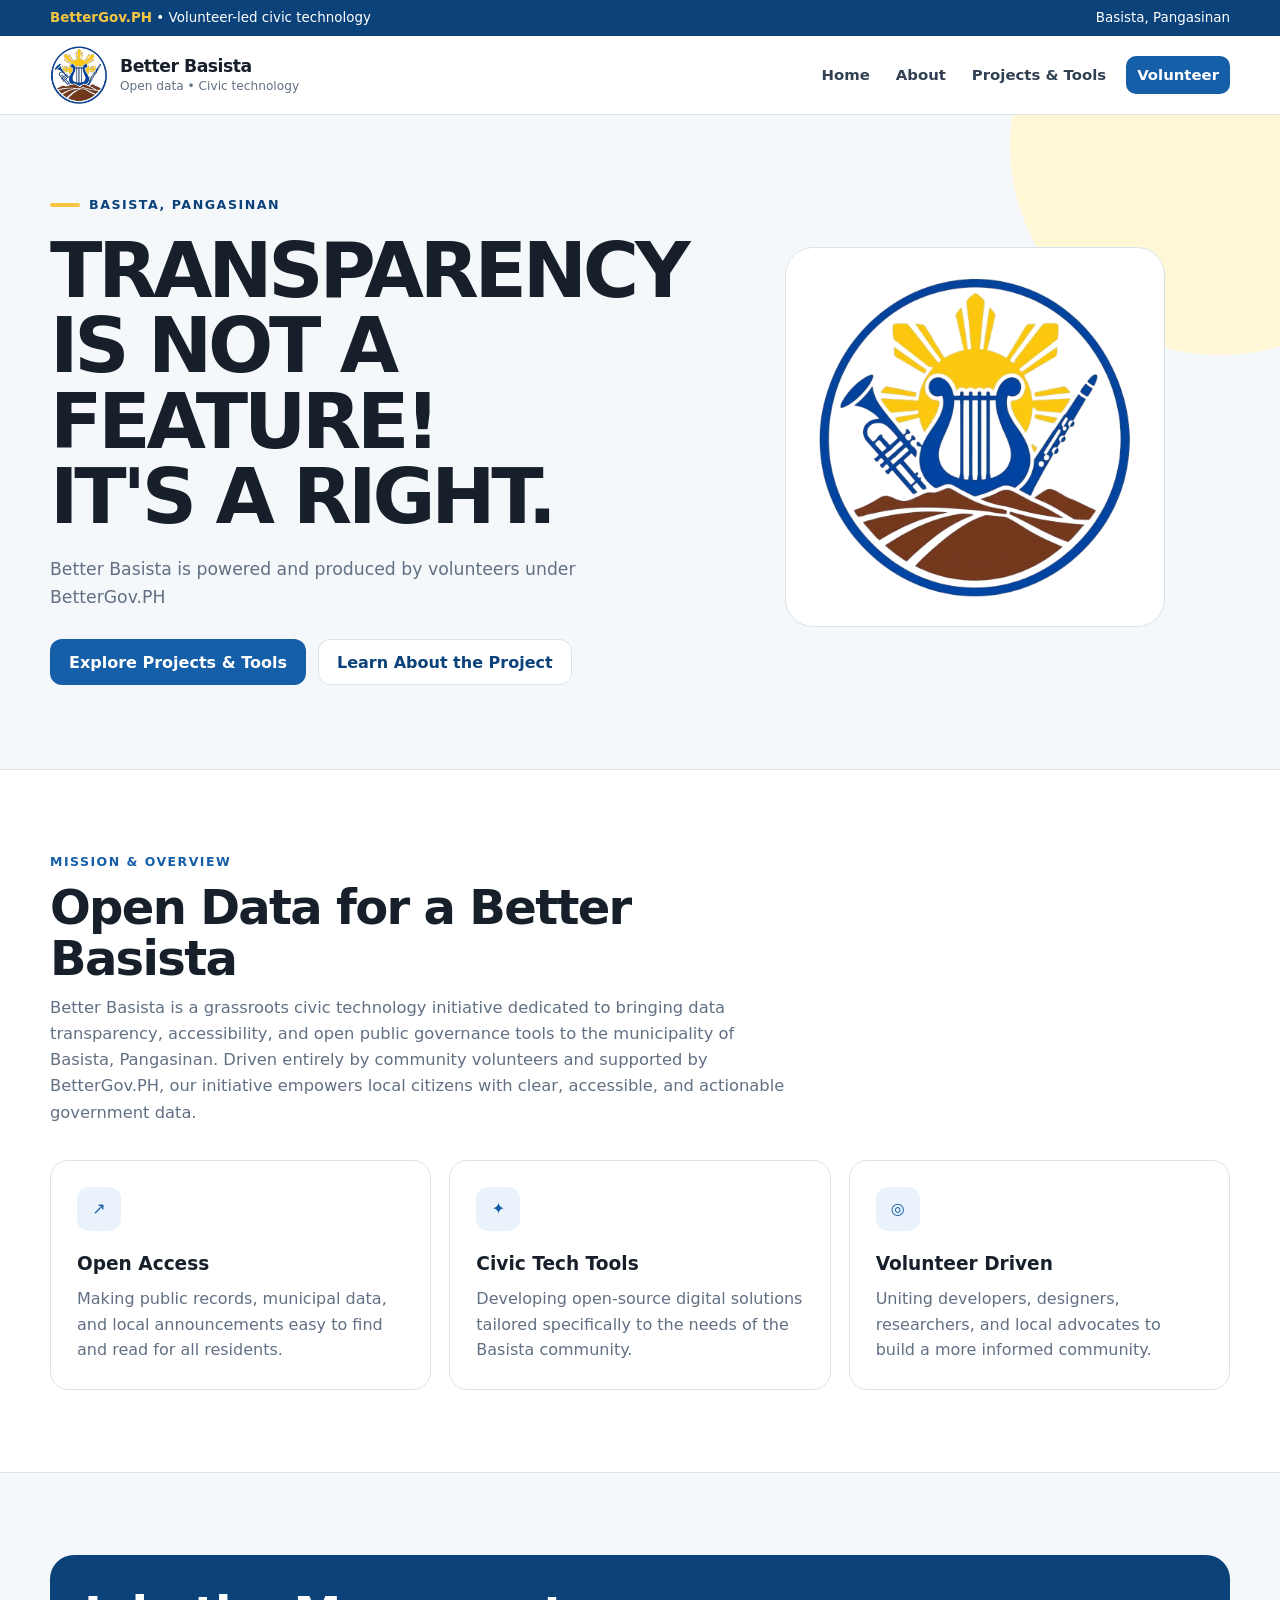
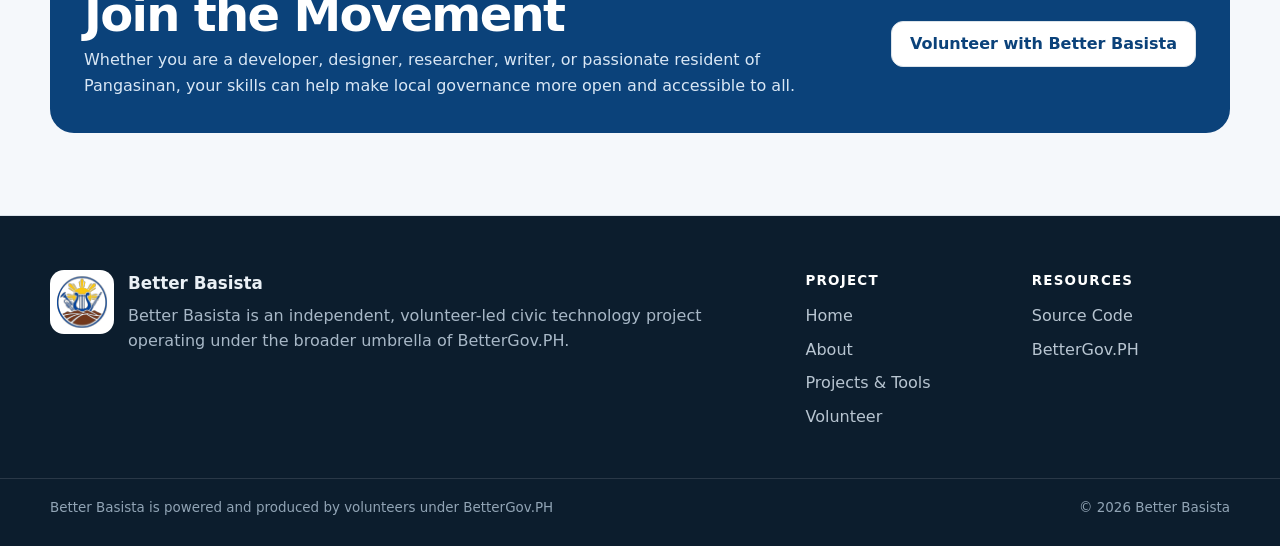
==== index.html @ 7830f8d6 "Version 1" ====
<!doctype html>
<html lang="en">
<head>
  <meta charset="utf-8">
  <meta name="viewport" content="width=device-width, initial-scale=1">
  <meta name="description" content="Better Basista is a volunteer-led civic technology initiative for Basista, Pangasinan.">
  <title>Better Basista | Open Data for a Better Basista</title>
  <link rel="stylesheet" href="styles.css">
</head>
<body>
  <a class="skip-link" href="#main">Skip to content</a>

  <div class="topbar">
    <div class="wrap">
      <span><strong>BetterGov.PH</strong> • Volunteer-led civic technology</span>
      <span>Basista, Pangasinan</span>
    </div>
  </div>

  <header class="site-header">
    <div class="wrap header-inner">
      <a class="brand" href="index.html" aria-label="Better Basista home">
        <img src="assets/better-basista-logo.svg" alt="Better Basista graphical logo">
        <span class="brand-text">
          <span class="brand-name">Better Basista</span>
          <span class="brand-sub">Open data • Civic technology</span>
        </span>
      </a>
      <nav aria-label="Main navigation">
        <ul class="nav-links">
          <li><a href="index.html">Home</a></li>
          <li><a href="about.html">About</a></li>
          <li><a href="projects.html">Projects &amp; Tools</a></li>
          <li><a class="nav-cta" href="volunteer.html">Volunteer</a></li>
        </ul>
      </nav>
    </div>
  </header>

  <main id="main">
    <section class="hero">
      <div class="wrap hero-inner">
        <div>
          <div class="kicker">Basista, Pangasinan</div>
          <h1>TRANSPARENCY IS NOT A FEATURE! IT'S A RIGHT.</h1>
          <p>Better Basista is powered and produced by volunteers under BetterGov.PH</p>
          <div class="hero-actions">
            <a class="button button-primary" href="projects.html">Explore Projects &amp; Tools</a>
            <a class="button button-secondary" href="about.html">Learn About the Project</a>
          </div>
        </div>
        <div class="hero-art" aria-label="Better Basista graphical logo">
          <div class="logo-card">
            <img src="assets/better-basista-logo.svg" alt="">
          </div>
        </div>
      </div>
    </section>

    <section class="section">
      <div class="wrap">
        <div class="section-heading">
          <div class="eyebrow">Mission &amp; Overview</div>
          <h2>Open Data for a Better Basista</h2>
          <p class="lead">Better Basista is a grassroots civic technology initiative dedicated to bringing data transparency, accessibility, and open public governance tools to the municipality of Basista, Pangasinan. Driven entirely by community volunteers and supported by BetterGov.PH, our initiative empowers local citizens with clear, accessible, and actionable government data.</p>
        </div>

        <div class="pillars">
          <article class="card">
            <div class="card-icon" aria-hidden="true">↗</div>
            <h3>Open Access</h3>
            <p>Making public records, municipal data, and local announcements easy to find and read for all residents.</p>
          </article>
          <article class="card">
            <div class="card-icon" aria-hidden="true">✦</div>
            <h3>Civic Tech Tools</h3>
            <p>Developing open-source digital solutions tailored specifically to the needs of the Basista community.</p>
          </article>
          <article class="card">
            <div class="card-icon" aria-hidden="true">◎</div>
            <h3>Volunteer Driven</h3>
            <p>Uniting developers, designers, researchers, and local advocates to build a more informed community.</p>
          </article>
        </div>
      </div>
    </section>

    <section class="section section-alt">
      <div class="wrap">
        <div class="callout">
          <div>
            <h2>Join the Movement</h2>
            <p>Whether you are a developer, designer, researcher, writer, or passionate resident of Pangasinan, your skills can help make local governance more open and accessible to all.</p>
          </div>
          <a class="button button-secondary" href="volunteer.html">Volunteer with Better Basista</a>
        </div>
      </div>
    </section>
  </main>

  <footer class="site-footer">
    <div class="wrap footer-grid">
      <div class="footer-brand">
        <img src="assets/better-basista-logo.svg" alt="Better Basista graphical logo">
        <div>
          <h3>Better Basista</h3>
          <p>Better Basista is an independent, volunteer-led civic technology project operating under the broader umbrella of BetterGov.PH.</p>
        </div>
      </div>
      <div class="footer-links">
        <div>
          <h4>Project</h4>
          <a href="index.html">Home</a>
          <a href="about.html">About</a>
          <a href="projects.html">Projects &amp; Tools</a>
          <a href="volunteer.html">Volunteer</a>
        </div>
        <div>
          <h4>Resources</h4>
          <a href="https://github.com/jadolation/betterbasista" target="_blank" rel="noopener">Source Code</a>
          <a href="https://bettergov.ph" target="_blank" rel="noopener">BetterGov.PH</a>
        </div>
      </div>
    </div>
    <div class="footer-bottom">
      <div class="wrap">
        <span>Better Basista is powered and produced by volunteers under BetterGov.PH</span>
        <span>© 2026 Better Basista</span>
      </div>
    </div>
  </footer>
</body>
</html>
---- styles.css ----
:root {
  --blue: #155ea8;
  --blue-dark: #0b427a;
  --blue-soft: #eaf3fb;
  --gold: #f4c642;
  --gold-soft: #fff7d6;
  --ink: #17202a;
  --muted: #617083;
  --line: #dbe3ea;
  --surface: #ffffff;
  --surface-alt: #f5f8fb;
  --max: 1180px;
  --radius: 18px;
}

* { box-sizing: border-box; }
html { scroll-behavior: smooth; }
body {
  margin: 0;
  color: var(--ink);
  background: var(--surface);
  font-family: Inter, ui-sans-serif, system-ui, -apple-system, BlinkMacSystemFont, "Segoe UI", sans-serif;
  line-height: 1.6;
}
img { max-width: 100%; display: block; }
a { color: inherit; }
button, input { font: inherit; }

.wrap {
  width: min(calc(100% - 40px), var(--max));
  margin: 0 auto;
}

.skip-link {
  position: fixed;
  left: 12px;
  top: -60px;
  z-index: 1000;
  background: var(--blue-dark);
  color: #fff;
  padding: 10px 14px;
  border-radius: 10px;
  transition: top .2s ease;
}
.skip-link:focus { top: 12px; }

.topbar {
  background: var(--blue-dark);
  color: #fff;
  font-size: .84rem;
}
.topbar .wrap {
  min-height: 36px;
  display: flex;
  align-items: center;
  justify-content: space-between;
  gap: 16px;
}
.topbar strong { color: var(--gold); }

.site-header {
  position: sticky;
  top: 0;
  z-index: 50;
  background: rgba(255,255,255,.96);
  border-bottom: 1px solid var(--line);
}
.header-inner {
  min-height: 78px;
  display: flex;
  align-items: center;
  justify-content: space-between;
  gap: 24px;
}
.brand {
  display: inline-flex;
  align-items: center;
  gap: 12px;
  text-decoration: none;
  min-width: 0;
}
.brand img { width: 58px; height: 58px; }
.brand-text { line-height: 1.1; }
.brand-name { display: block; font-weight: 850; letter-spacing: -.03em; font-size: 1.08rem; }
.brand-sub { display: block; color: var(--muted); font-size: .76rem; margin-top: 4px; }

.nav-links {
  display: flex;
  align-items: center;
  gap: 4px;
  list-style: none;
  margin: 0;
  padding: 0;
}
.nav-links a {
  text-decoration: none;
  color: #314152;
  font-size: .93rem;
  font-weight: 700;
  padding: 10px 11px;
  border-radius: 10px;
}
.nav-links a:hover,
.nav-links a:focus-visible { background: var(--blue-soft); color: var(--blue-dark); }
.nav-links .nav-cta {
  background: var(--blue);
  color: #fff;
  margin-left: 5px;
}
.nav-links .nav-cta:hover,
.nav-links .nav-cta:focus-visible { background: var(--blue-dark); color: #fff; }

.hero {
  position: relative;
  overflow: hidden;
  background: var(--surface-alt);
  border-bottom: 1px solid var(--line);
}
.hero::after {
  content: "";
  position: absolute;
  width: 420px;
  height: 420px;
  border-radius: 50%;
  background: var(--gold-soft);
  right: -150px;
  top: -180px;
  z-index: 0;
}
.hero-inner {
  position: relative;
  z-index: 1;
  min-height: 560px;
  display: grid;
  grid-template-columns: 1.1fr .9fr;
  align-items: center;
  gap: 48px;
  padding: 74px 0 84px;
}
.kicker {
  display: inline-flex;
  align-items: center;
  gap: 9px;
  color: var(--blue-dark);
  font-size: .79rem;
  font-weight: 850;
  letter-spacing: .12em;
  text-transform: uppercase;
  margin-bottom: 18px;
}
.kicker::before {
  content: "";
  width: 30px;
  height: 4px;
  border-radius: 99px;
  background: var(--gold);
}
h1 {
  font-size: clamp(2.7rem, 6vw, 5.1rem);
  line-height: .98;
  letter-spacing: -.055em;
  margin: 0 0 22px;
  max-width: 10ch;
}
.hero p {
  color: var(--muted);
  font-size: 1.08rem;
  max-width: 56ch;
  margin: 0 0 28px;
}
.hero-actions { display: flex; flex-wrap: wrap; gap: 12px; }
.button {
  display: inline-flex;
  align-items: center;
  justify-content: center;
  min-height: 46px;
  padding: 0 18px;
  border-radius: 12px;
  font-weight: 800;
  text-decoration: none;
  border: 1px solid transparent;
}
.button-primary { background: var(--blue); color: #fff; }
.button-primary:hover { background: var(--blue-dark); }
.button-secondary { background: #fff; border-color: var(--line); color: var(--blue-dark); }
.button-secondary:hover { border-color: #b9cad8; background: var(--blue-soft); }

.hero-art {
  display: grid;
  place-items: center;
  min-height: 360px;
}
.logo-card {
  width: min(100%, 380px);
  aspect-ratio: 1;
  padding: 28px;
  border: 1px solid var(--line);
  border-radius: 28px;
  background: #fff;
}
.logo-card img { width: 100%; height: 100%; object-fit: contain; }

.section { padding: 82px 0; }
.section-alt { background: var(--surface-alt); border-block: 1px solid var(--line); }
.section-heading { max-width: 740px; margin-bottom: 34px; }
.eyebrow {
  color: var(--blue);
  font-size: .78rem;
  font-weight: 900;
  letter-spacing: .12em;
  text-transform: uppercase;
  margin-bottom: 10px;
}
h2 {
  font-size: clamp(2rem, 4vw, 3rem);
  line-height: 1.05;
  letter-spacing: -.035em;
  margin: 0 0 12px;
}
.lead { color: var(--muted); font-size: 1.02rem; margin: 0; }

.pillars {
  display: grid;
  grid-template-columns: repeat(3, 1fr);
  gap: 18px;
}
.card {
  background: #fff;
  border: 1px solid var(--line);
  border-radius: var(--radius);
  padding: 26px;
}
.card-icon {
  width: 44px;
  height: 44px;
  border-radius: 12px;
  display: grid;
  place-items: center;
  margin-bottom: 18px;
  background: var(--blue-soft);
  color: var(--blue);
}
.card h3 { margin: 0 0 8px; font-size: 1.16rem; }
.card p { margin: 0; color: var(--muted); }

.callout {
  display: grid;
  grid-template-columns: 1fr auto;
  align-items: center;
  gap: 24px;
  background: var(--blue-dark);
  color: #fff;
  border-radius: 24px;
  padding: 34px;
}
.callout h2 { color: #fff; margin-bottom: 8px; }
.callout p { margin: 0; color: #d9e7f5; max-width: 70ch; }
.callout .button-secondary { background: #fff; color: var(--blue-dark); }

.page-hero {
  background: var(--surface-alt);
  border-bottom: 1px solid var(--line);
}
.page-hero .wrap { padding: 72px 0 66px; }
.page-hero h1 { max-width: 16ch; font-size: clamp(2.5rem, 5vw, 4.2rem); }

.prose { max-width: 78ch; }
.prose p { color: var(--muted); font-size: 1.04rem; }
.prose h2 { font-size: 1.8rem; margin-top: 38px; }

.project-list { display: grid; gap: 16px; }
.project-item {
  display: grid;
  grid-template-columns: 86px 1fr auto;
  align-items: center;
  gap: 20px;
  padding: 20px;
  border: 1px solid var(--line);
  border-radius: 16px;
  background: #fff;
}
.project-number {
  width: 62px;
  height: 62px;
  display: grid;
  place-items: center;
  border-radius: 14px;
  background: var(--gold-soft);
  color: var(--blue-dark);
  font-weight: 900;
  font-size: 1.3rem;
}
.project-item h3 { margin: 0 0 4px; }
.project-item p { margin: 0; color: var(--muted); }
.project-link { color: var(--blue); font-weight: 850; text-decoration: none; white-space: nowrap; }

.form-note {
  background: var(--gold-soft);
  border: 1px solid #f0dc87;
  border-radius: 16px;
  padding: 22px;
}
.form-note strong { color: var(--blue-dark); }

.site-footer {
  background: #0c1d2d;
  color: #eaf0f5;
  margin-top: 0;
}
.footer-grid {
  display: grid;
  grid-template-columns: 1.25fr .75fr;
  gap: 48px;
  padding: 54px 0 40px;
}
.footer-brand { display: flex; gap: 14px; align-items: flex-start; }
.footer-brand img { width: 64px; height: 64px; background: #fff; border-radius: 14px; padding: 6px; }
.footer-brand h3 { margin: 0 0 6px; font-size: 1.05rem; }
.footer-brand p { margin: 0; color: #a8b8c7; max-width: 58ch; }
.footer-links { display: grid; grid-template-columns: 1fr 1fr; gap: 28px; }
.footer-links h4 { margin: 0 0 12px; font-size: .84rem; text-transform: uppercase; letter-spacing: .09em; color: #fff; }
.footer-links a { display: block; text-decoration: none; color: #b8c5d1; margin: 8px 0; }
.footer-links a:hover { color: var(--gold); }
.footer-bottom {
  border-top: 1px solid rgba(255,255,255,.12);
  padding: 18px 0 28px;
  color: #91a4b5;
  font-size: .84rem;
}
.footer-bottom .wrap { display: flex; justify-content: space-between; gap: 18px; flex-wrap: wrap; }

@media (max-width: 980px) {
  .nav-links { display: none; }
  .header-inner { min-height: 70px; }
  .hero-inner { grid-template-columns: 1fr; gap: 34px; }
  .hero-art { min-height: 260px; order: -1; }
  .logo-card { width: min(60vw, 310px); }
  .pillars { grid-template-columns: 1fr; }
  .callout { grid-template-columns: 1fr; }
}

@media (max-width: 640px) {
  .wrap { width: min(calc(100% - 28px), var(--max)); }
  .topbar .wrap { min-height: 42px; align-items: flex-start; padding: 9px 0; }
  .topbar span:last-child { display: none; }
  .hero-inner { padding: 56px 0 64px; min-height: auto; }
  .hero-art { min-height: auto; }
  .logo-card { width: 230px; padding: 18px; }
  .section { padding: 60px 0; }
  .project-item { grid-template-columns: 58px 1fr; }
  .project-link { grid-column: 2; }
  .footer-grid { grid-template-columns: 1fr; gap: 32px; }
  .footer-links { grid-template-columns: 1fr 1fr; }
}
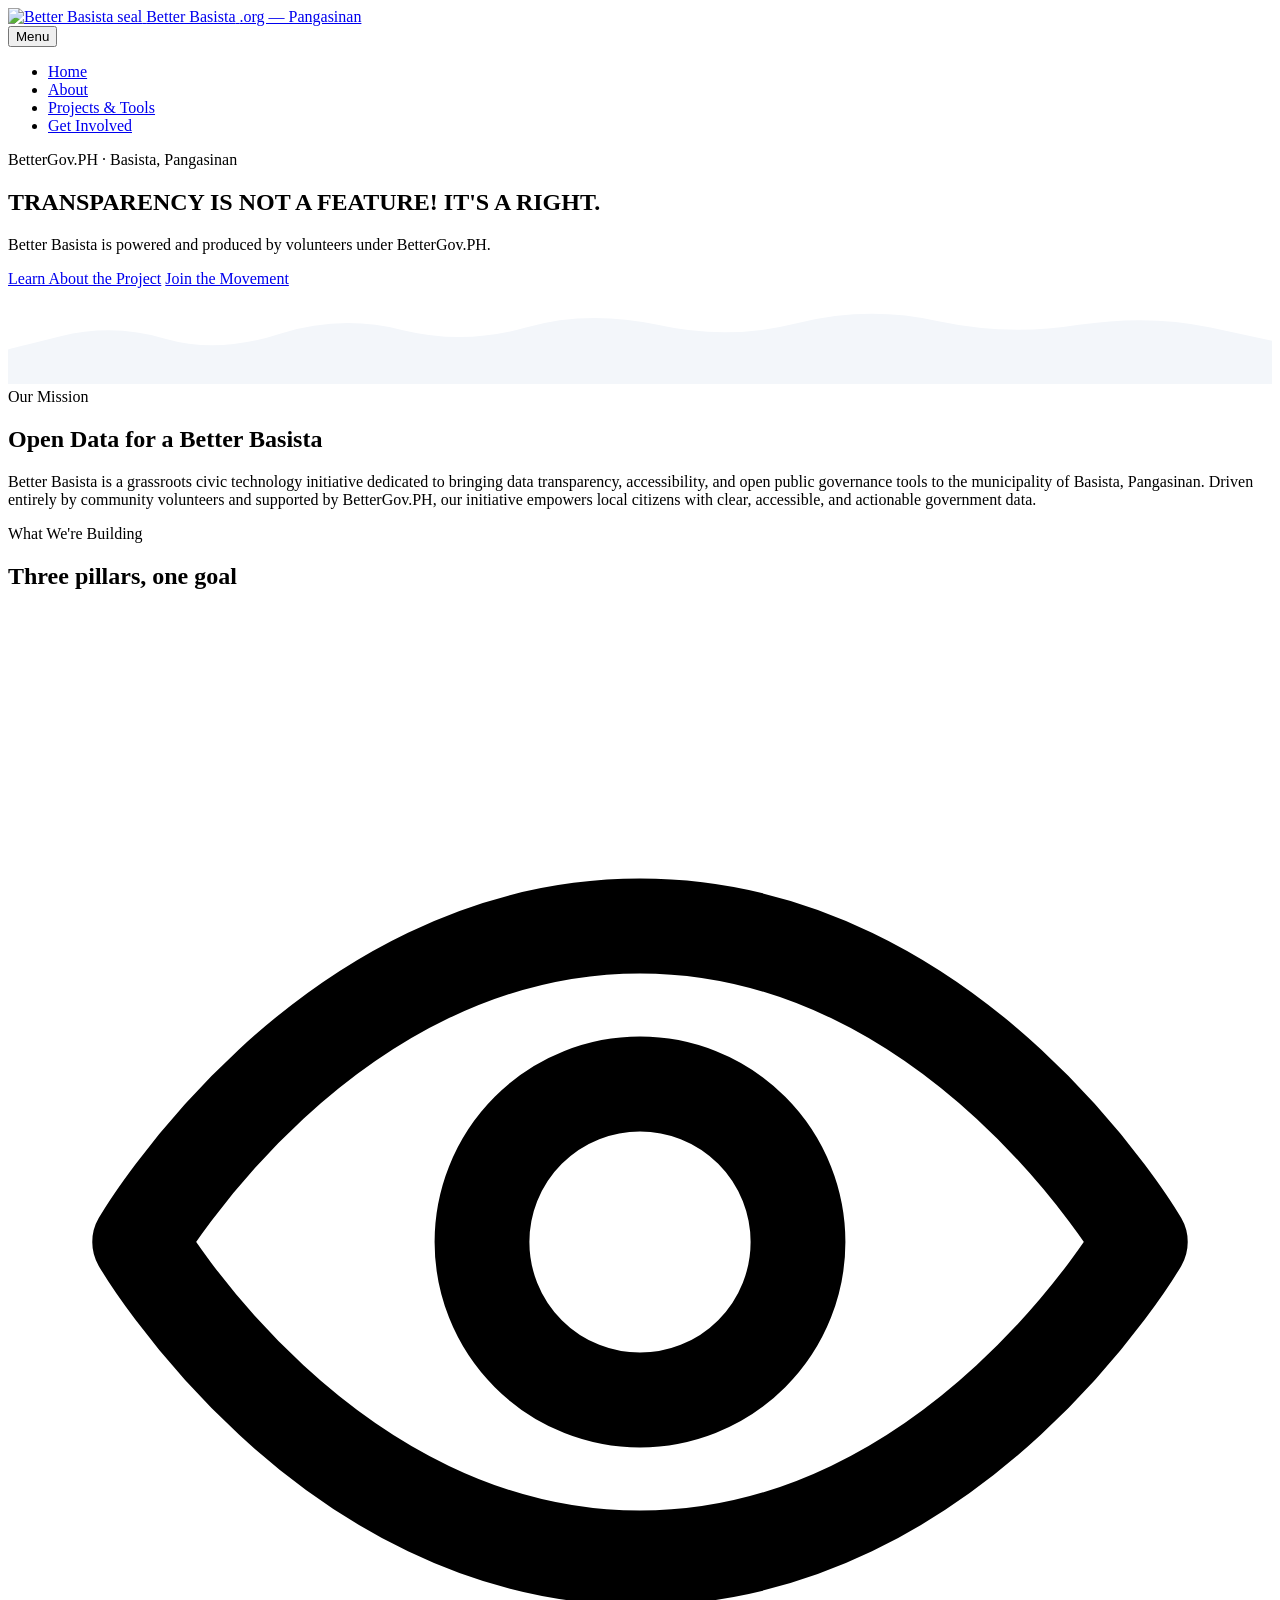
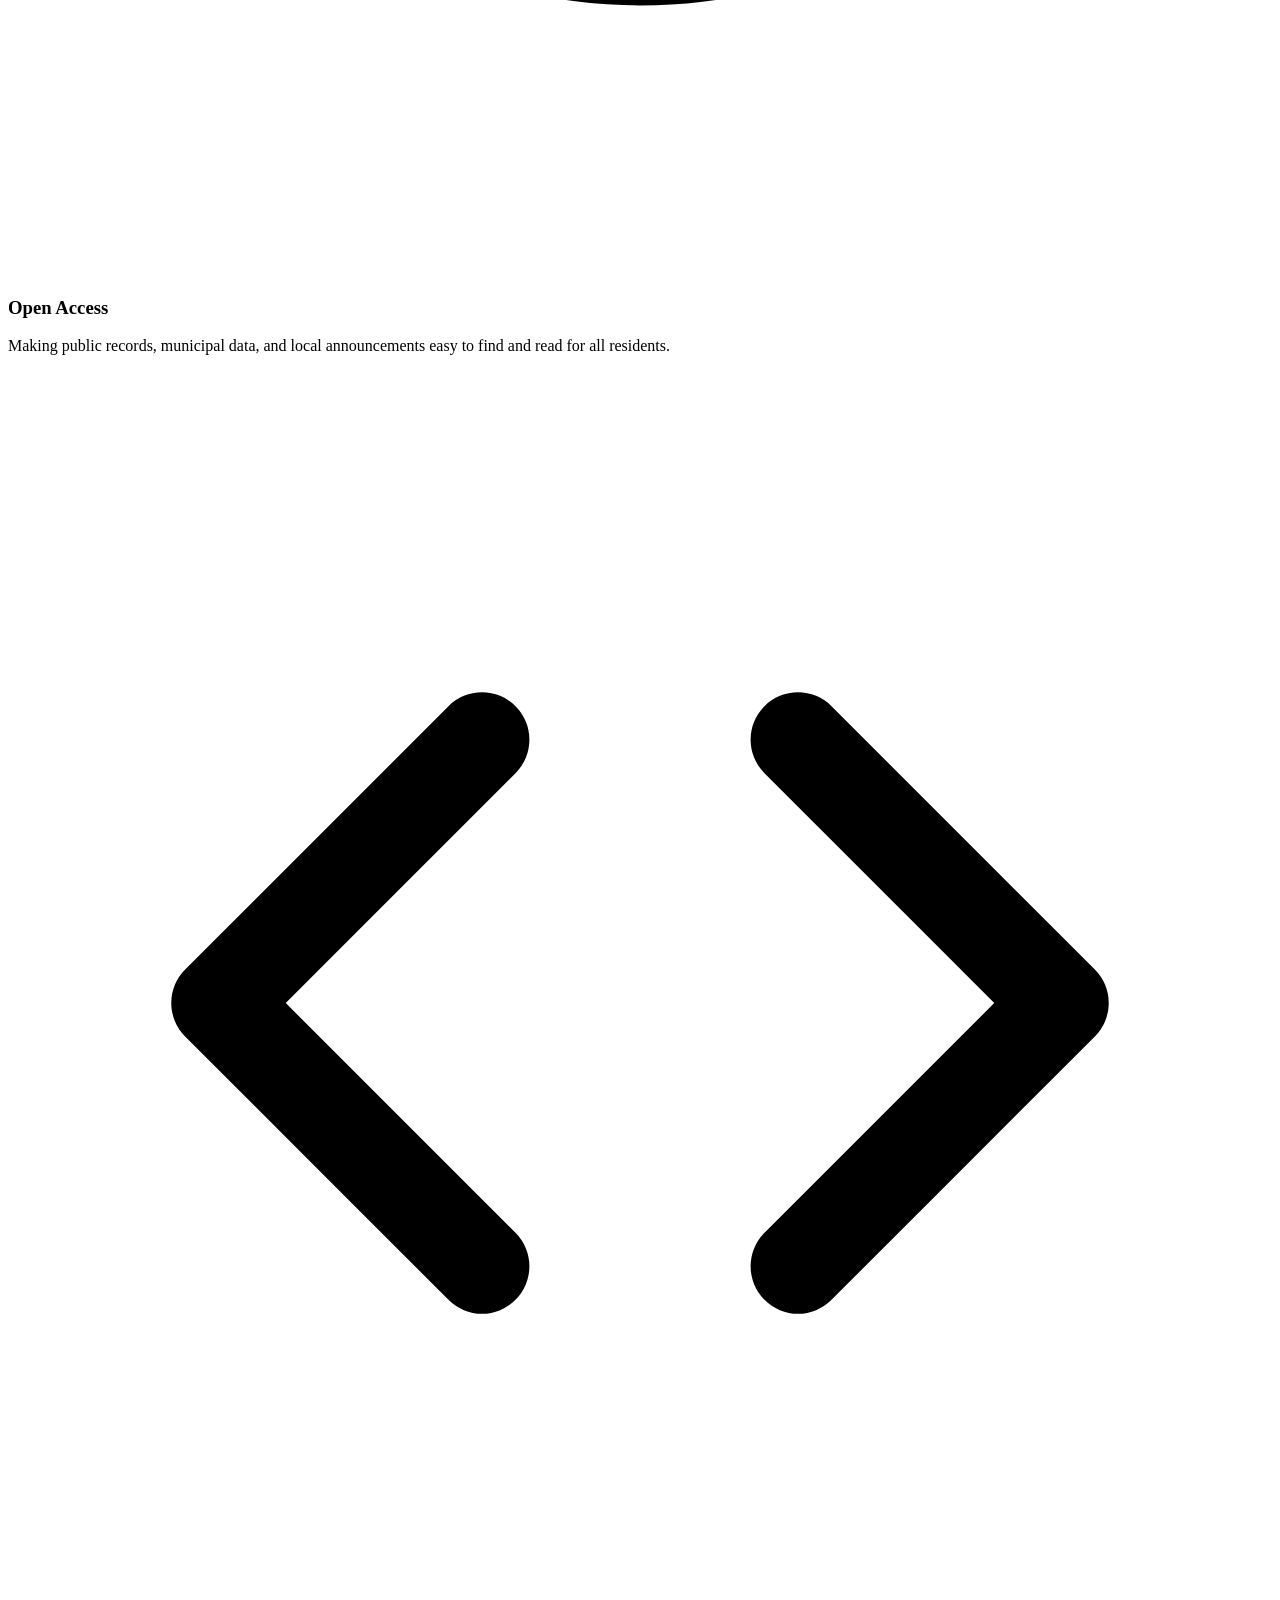
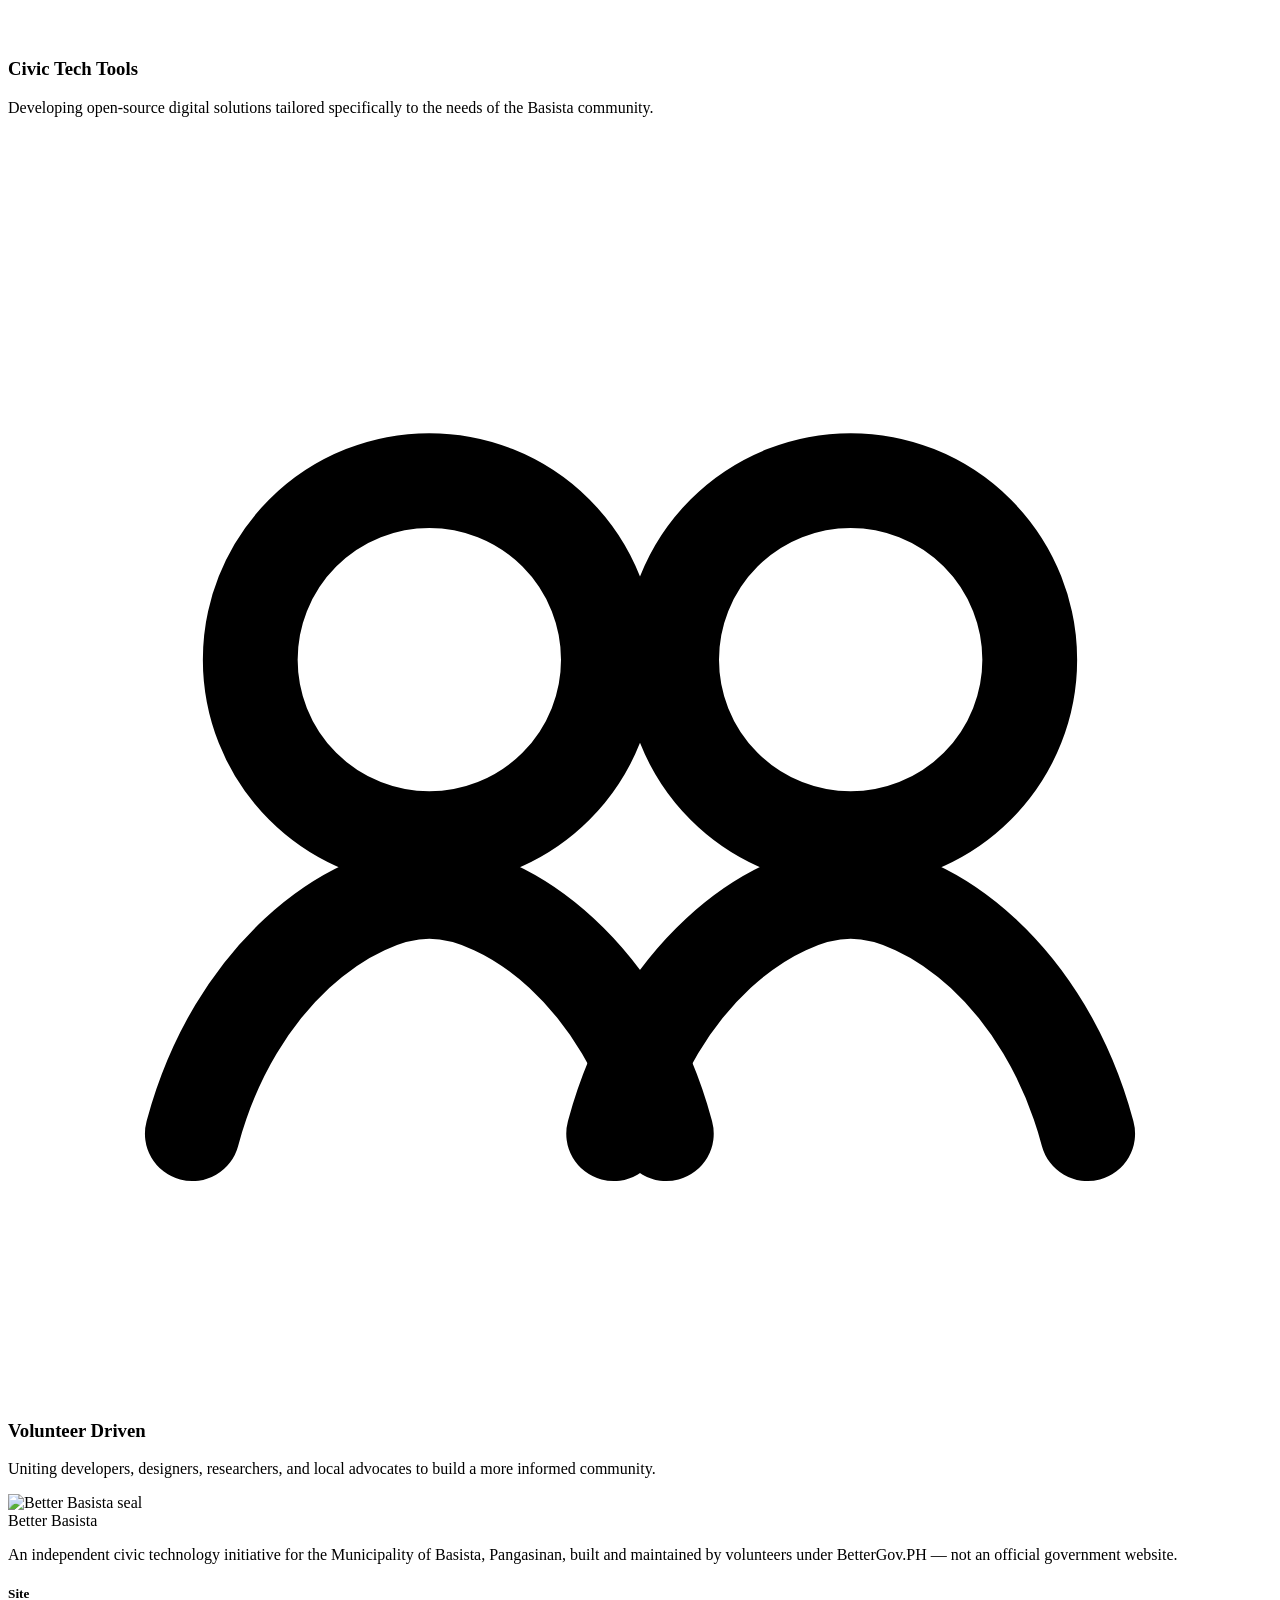
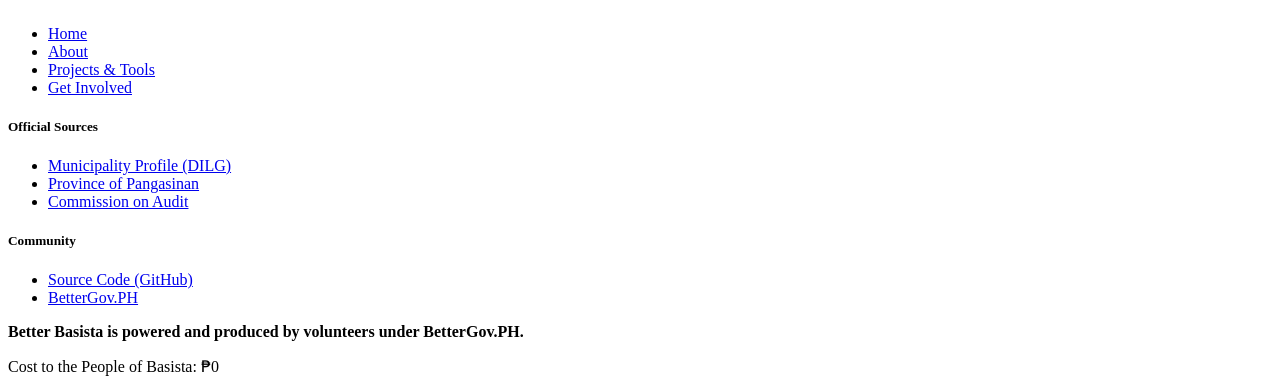
==== commit 51d6736f: "new version" ====
--- a/index.html
+++ b/index.html
@@ -1,133 +1,164 @@
-<!doctype html>
+<!DOCTYPE html>
 <html lang="en">
 <head>
-  <meta charset="utf-8">
-  <meta name="viewport" content="width=device-width, initial-scale=1">
-  <meta name="description" content="Better Basista is a volunteer-led civic technology initiative for Basista, Pangasinan.">
-  <title>Better Basista | Open Data for a Better Basista</title>
-  <link rel="stylesheet" href="styles.css">
+<meta charset="UTF-8" />
+<meta name="viewport" content="width=device-width, initial-scale=1.0" />
+<title>BetterBasista.org — A Civic Transparency Portal for Basista, Pangasinan</title>
+<meta name="description" content="Better Basista is a grassroots civic technology initiative bringing open data and transparency tools to the Municipality of Basista, Pangasinan, powered by volunteers under BetterGov.PH." />
+<link rel="icon" href="assets/favicon.ico" />
+<link rel="icon" type="image/png" sizes="32x32" href="assets/favicon-32.png" />
+<link rel="icon" type="image/png" sizes="192x192" href="assets/favicon-192.png" />
+<link rel="apple-touch-icon" href="assets/favicon-180.png" />
+<link rel="preconnect" href="https://fonts.googleapis.com" />
+<link rel="preconnect" href="https://fonts.gstatic.com" crossorigin />
+<link href="https://fonts.googleapis.com/css2?family=Space+Grotesk:wght@500;600;700&family=Lora:ital,wght@0,400;0,500;0,600;1,400&display=swap" rel="stylesheet" />
+<link rel="stylesheet" href="assets/style.css" />
 </head>
 <body>
-  <a class="skip-link" href="#main">Skip to content</a>
 
-  <div class="topbar">
-    <div class="wrap">
-      <span><strong>BetterGov.PH</strong> • Volunteer-led civic technology</span>
-      <span>Basista, Pangasinan</span>
+<header class="site-header">
+  <div class="wrap">
+    <a class="brand" href="index.html">
+      <img src="assets/logo.png" alt="Better Basista seal" />
+      <span class="brand-text">
+        <span class="top">Better Basista</span>
+        <span class="bottom">.org &mdash; Pangasinan</span>
+      </span>
+    </a>
+    <nav class="nav">
+      <button class="nav-toggle" aria-label="Toggle navigation menu" aria-expanded="false">
+        <span class="sr-only">Menu</span>
+      </button>
+      <ul class="nav-links">
+        <li><a href="index.html">Home</a></li>
+        <li><a href="about.html">About</a></li>
+        <li><a href="projects.html">Projects &amp; Tools</a></li>
+        <li><a href="volunteer.html">Get Involved</a></li>
+      </ul>
+    </nav>
+  </div>
+</header>
+
+<section class="hero">
+  <div class="wrap">
+    <span class="eyebrow">BetterGov.PH &middot; Basista, Pangasinan</span>
+    <h1>TRANSPARENCY IS NOT A FEATURE! IT'S A RIGHT.</h1>
+    <p class="lede">Better Basista is powered and produced by volunteers under BetterGov.PH.</p>
+    <div class="hero-actions">
+      <a class="btn btn-primary" href="about.html">Learn About the Project</a>
+      <a class="btn btn-ghost" href="volunteer.html">Join the Movement</a>
     </div>
   </div>
+  <div class="hero-divider" aria-hidden="true">
+    <svg viewBox="0 0 1440 110" preserveAspectRatio="none">
+      <path fill="#F3F6FA" d="M0,110 L0,70 Q0,70 60.0,55 Q120,40 180.0,58 Q240,75 310.0,52 Q380,30 450.0,48 Q520,65 590.0,45 Q660,25 740.0,42 Q820,60 900.0,40 Q980,20 1060.0,38 Q1140,55 1220.0,42 Q1300,30 1370.0,45 L1440,60 L1440,110 Z" />
+    </svg>
+  </div>
+</section>
 
-  <header class="site-header">
-    <div class="wrap header-inner">
-      <a class="brand" href="index.html" aria-label="Better Basista home">
-        <img src="assets/better-basista-logo.svg" alt="Better Basista graphical logo">
-        <span class="brand-text">
-          <span class="brand-name">Better Basista</span>
-          <span class="brand-sub">Open data • Civic technology</span>
-        </span>
-      </a>
-      <nav aria-label="Main navigation">
-        <ul class="nav-links">
+<section class="section">
+  <div class="wrap">
+    <div class="section-head">
+      <div class="section-eyebrow">Our Mission</div>
+      <h2>Open Data for a Better Basista</h2>
+      <p>
+        Better Basista is a grassroots civic technology initiative dedicated to bringing
+        data transparency, accessibility, and open public governance tools to the
+        municipality of Basista, Pangasinan. Driven entirely by community volunteers and
+        supported by BetterGov.PH, our initiative empowers local citizens with clear,
+        accessible, and actionable government data.
+      </p>
+    </div>
+  </div>
+</section>
+
+<section class="section section-alt">
+  <div class="wrap">
+    <div class="section-head">
+      <div class="section-eyebrow">What We're Building</div>
+      <h2>Three pillars, one goal</h2>
+    </div>
+    <div class="grid grid-3">
+      <div class="card">
+        <div class="medallion" aria-hidden="true">
+          <svg viewBox="0 0 24 24" fill="none" stroke="currentColor" stroke-width="1.8" stroke-linecap="round" stroke-linejoin="round">
+            <path d="M2.5 12S6 6 12 6s9.5 6 9.5 6-3.5 6-9.5 6S2.5 12 2.5 12z"/>
+            <circle cx="12" cy="12" r="3"/>
+          </svg>
+        </div>
+        <h3>Open Access</h3>
+        <p>Making public records, municipal data, and local announcements easy to find and read for all residents.</p>
+      </div>
+      <div class="card card--gold">
+        <div class="medallion" aria-hidden="true">
+          <svg viewBox="0 0 24 24" fill="none" stroke="currentColor" stroke-width="1.8" stroke-linecap="round" stroke-linejoin="round">
+            <polyline points="9 7 4 12 9 17"/>
+            <polyline points="15 7 20 12 15 17"/>
+          </svg>
+        </div>
+        <h3>Civic Tech Tools</h3>
+        <p>Developing open-source digital solutions tailored specifically to the needs of the Basista community.</p>
+      </div>
+      <div class="card card--brown">
+        <div class="medallion" aria-hidden="true">
+          <svg viewBox="0 0 24 24" fill="none" stroke="currentColor" stroke-width="1.8" stroke-linecap="round" stroke-linejoin="round">
+            <circle cx="8" cy="10" r="3.4"/>
+            <circle cx="16" cy="10" r="3.4"/>
+            <path d="M3.5 19c.8-3 3-4.6 4.5-4.6s3.7 1.6 4.5 4.6"/>
+            <path d="M11.5 19c.8-3 3-4.6 4.5-4.6s3.7 1.6 4.5 4.6"/>
+          </svg>
+        </div>
+        <h3>Volunteer Driven</h3>
+        <p>Uniting developers, designers, researchers, and local advocates to build a more informed community.</p>
+      </div>
+    </div>
+  </div>
+</section>
+
+<footer class="site-footer">
+  <div class="wrap">
+    <div class="footer-grid">
+      <div class="footer-brand-col">
+        <div class="footer-brand">
+          <img src="assets/logo.png" alt="Better Basista seal" />
+          <div>
+            <div class="name">Better Basista</div>
+            <p>An independent civic technology initiative for the Municipality of Basista, Pangasinan, built and maintained by volunteers under BetterGov.PH &mdash; not an official government website.</p>
+          </div>
+        </div>
+      </div>
+      <div>
+        <h5>Site</h5>
+        <ul>
           <li><a href="index.html">Home</a></li>
           <li><a href="about.html">About</a></li>
           <li><a href="projects.html">Projects &amp; Tools</a></li>
-          <li><a class="nav-cta" href="volunteer.html">Volunteer</a></li>
+          <li><a href="volunteer.html">Get Involved</a></li>
         </ul>
-      </nav>
-    </div>
-  </header>
-
-  <main id="main">
-    <section class="hero">
-      <div class="wrap hero-inner">
-        <div>
-          <div class="kicker">Basista, Pangasinan</div>
-          <h1>TRANSPARENCY IS NOT A FEATURE! IT'S A RIGHT.</h1>
-          <p>Better Basista is powered and produced by volunteers under BetterGov.PH</p>
-          <div class="hero-actions">
-            <a class="button button-primary" href="projects.html">Explore Projects &amp; Tools</a>
-            <a class="button button-secondary" href="about.html">Learn About the Project</a>
-          </div>
-        </div>
-        <div class="hero-art" aria-label="Better Basista graphical logo">
-          <div class="logo-card">
-            <img src="assets/better-basista-logo.svg" alt="">
-          </div>
-        </div>
       </div>
-    </section>
-
-    <section class="section">
-      <div class="wrap">
-        <div class="section-heading">
-          <div class="eyebrow">Mission &amp; Overview</div>
-          <h2>Open Data for a Better Basista</h2>
-          <p class="lead">Better Basista is a grassroots civic technology initiative dedicated to bringing data transparency, accessibility, and open public governance tools to the municipality of Basista, Pangasinan. Driven entirely by community volunteers and supported by BetterGov.PH, our initiative empowers local citizens with clear, accessible, and actionable government data.</p>
-        </div>
-
-        <div class="pillars">
-          <article class="card">
-            <div class="card-icon" aria-hidden="true">↗</div>
-            <h3>Open Access</h3>
-            <p>Making public records, municipal data, and local announcements easy to find and read for all residents.</p>
-          </article>
-          <article class="card">
-            <div class="card-icon" aria-hidden="true">✦</div>
-            <h3>Civic Tech Tools</h3>
-            <p>Developing open-source digital solutions tailored specifically to the needs of the Basista community.</p>
-          </article>
-          <article class="card">
-            <div class="card-icon" aria-hidden="true">◎</div>
-            <h3>Volunteer Driven</h3>
-            <p>Uniting developers, designers, researchers, and local advocates to build a more informed community.</p>
-          </article>
-        </div>
+      <div>
+        <h5>Official Sources</h5>
+        <ul>
+          <li><a href="https://lgu201.dilg.gov.ph/view.php?r=01&amp;p=55&amp;m=09" target="_blank" rel="noopener">Municipality Profile (DILG)</a></li>
+          <li><a href="https://pangasinan.gov.ph/city-municipalities/basista" target="_blank" rel="noopener">Province of Pangasinan</a></li>
+          <li><a href="https://www.coa.gov.ph/" target="_blank" rel="noopener">Commission on Audit</a></li>
+        </ul>
       </div>
-    </section>
-
-    <section class="section section-alt">
-      <div class="wrap">
-        <div class="callout">
-          <div>
-            <h2>Join the Movement</h2>
-            <p>Whether you are a developer, designer, researcher, writer, or passionate resident of Pangasinan, your skills can help make local governance more open and accessible to all.</p>
-          </div>
-          <a class="button button-secondary" href="volunteer.html">Volunteer with Better Basista</a>
-        </div>
-      </div>
-    </section>
-  </main>
-
-  <footer class="site-footer">
-    <div class="wrap footer-grid">
-      <div class="footer-brand">
-        <img src="assets/better-basista-logo.svg" alt="Better Basista graphical logo">
-        <div>
-          <h3>Better Basista</h3>
-          <p>Better Basista is an independent, volunteer-led civic technology project operating under the broader umbrella of BetterGov.PH.</p>
-        </div>
-      </div>
-      <div class="footer-links">
-        <div>
-          <h4>Project</h4>
-          <a href="index.html">Home</a>
-          <a href="about.html">About</a>
-          <a href="projects.html">Projects &amp; Tools</a>
-          <a href="volunteer.html">Volunteer</a>
-        </div>
-        <div>
-          <h4>Resources</h4>
-          <a href="https://github.com/jadolation/betterbasista" target="_blank" rel="noopener">Source Code</a>
-          <a href="https://bettergov.ph" target="_blank" rel="noopener">BetterGov.PH</a>
-        </div>
+      <div>
+        <h5>Community</h5>
+        <ul>
+          <li><a href="https://github.com/bettergovph" target="_blank" rel="noopener">Source Code (GitHub)</a></li>
+          <li><a href="https://bettergov.ph/" target="_blank" rel="noopener">BetterGov.PH</a></li>
+        </ul>
       </div>
     </div>
     <div class="footer-bottom">
-      <div class="wrap">
-        <span>Better Basista is powered and produced by volunteers under BetterGov.PH</span>
-        <span>© 2026 Better Basista</span>
-      </div>
+      <p><strong>Better Basista is powered and produced by volunteers under BetterGov.PH.</strong></p>
+      <span class="cost-chip">Cost to the People of Basista: ₱0</span>
     </div>
-  </footer>
+  </div>
+</footer>
+
+<script src="assets/script.js"></script>
 </body>
 </html>
